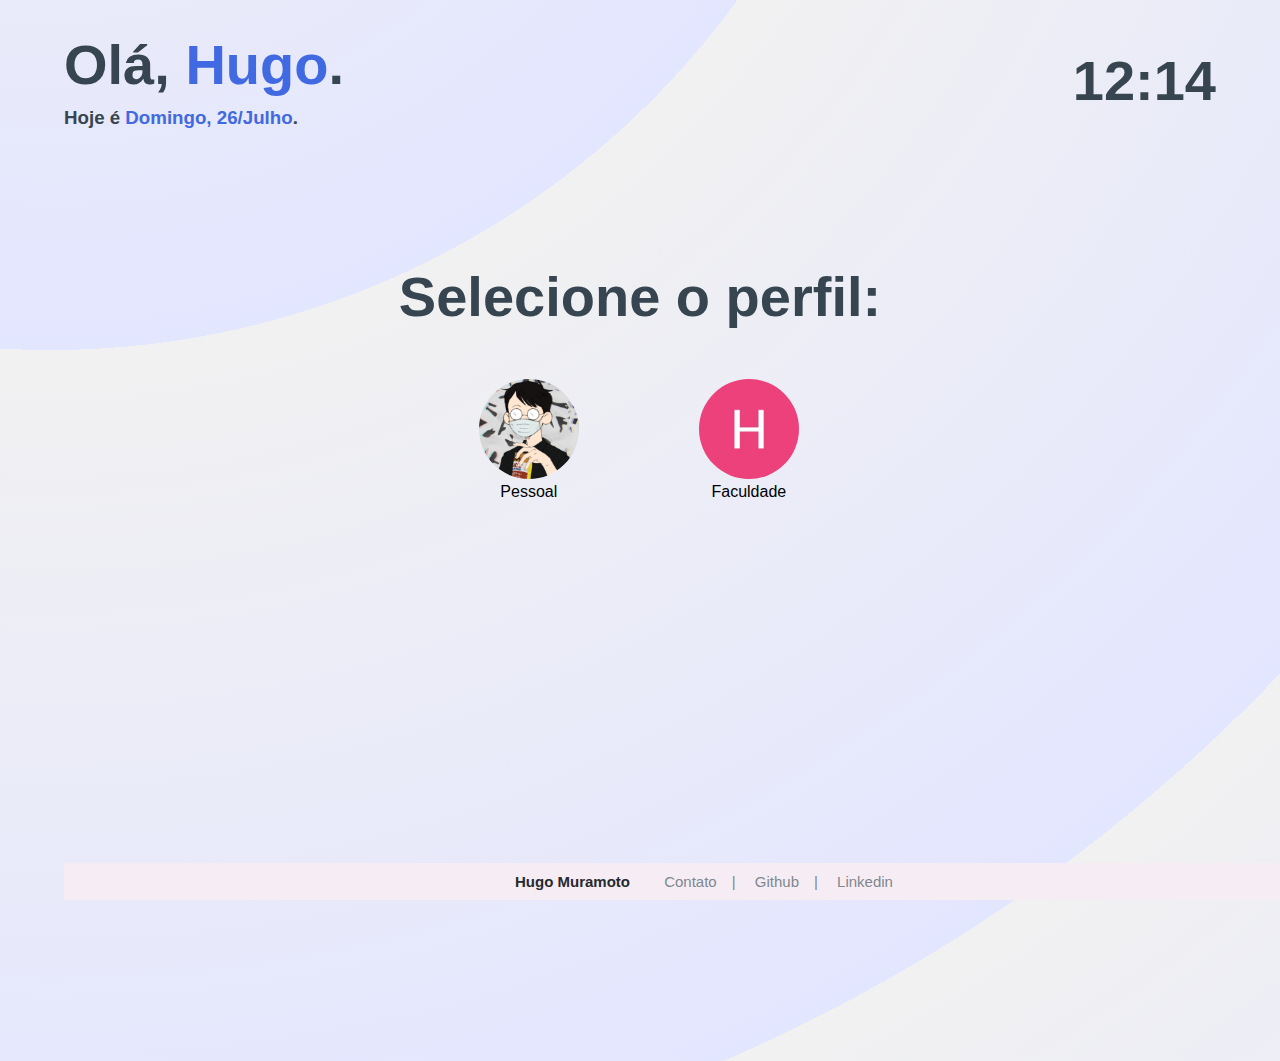
==== index.html @ bd1769c3 "Add files via upload" ====
<!DOCTYPE html>
<html lang="en" dir="ltr">
  <head>
    <meta charset="utf-8">
    <title>Startpage</title>
    <link rel="stylesheet" href="style.css">
  </head>
  <body>
    <div class="conteudo">
      <header>
        <div>
          <h1 style="color:#36454F">Olá,&nbsp;<span style="color:#4169e1">Hugo</span>.</h1>
          <h3 style="color:#36454F">Hoje é&nbsp;<span id='mensagem' style='color:#4169e1'></span>.</h3>
        </div>
        <h2 id='relogio' style="color:#36454F"></h2>
      </header>
      <div class="meio">
        <center>
          <h1 style='margin-bottom:50px;color:#36454F;'>Selecione o perfil:</h1>
          <div class="perfis">
            <div style="margin-right:120px;margin-left:80px;">
              <a href='pessoal.html'><img draggable="false" id='google-img' src='imagens/cafe.webp'></a>
              <p>Pessoal</p>
            </div>
            <div>
              <a href='faculdade.html'><img draggable="false" id='google-img' src='imagens/h.webp'></a>
              <p>Faculdade</p>
            </div>
          </div>



        </center>
      </div>
      <footer>
        <p><b>Hugo Muramoto</b>&emsp;&emsp;
          <a href='mailto:hugo.muramoto@gmail.com'>Contato</a><span class='espaco'>&emsp;|&emsp;</span>
          <a href='https://github.com/hugo-muramoto'>Github</a><span class='espaco'>&emsp;|&emsp;</span>
          <a href='https://br.linkedin.com/in/hugo-muramoto'>Linkedin</a>
        </p>
      </footer>
      <script src="main.js"></script>
  </body>
</html>
---- style.css ----
*,
*::before,
*::after {
  margin: 0;
  padding: 0;
  box-sizing: inherit;
  overflow: hidden;
  font-family: 'Poppins', arial, sans-serif;
}

* {
  user-select: none;
}
*::selection {
  background: none;
}
*::-moz-selection {
  background: none;
}

body {
  font-family: "Open Sans", sans-serif;
  padding: 2rem 4rem;
  box-sizing: border-box;
  border: 0;
  margin: 0;
  /* background-image: linear-gradient(to bottom right, #f1f1f1, #e3e6ff); */
  background:
    repeating-radial-gradient(
      circle at 50px -500px,
      #f1f1f1,
      #e3e6ff 850px
    );
}

header{
  display: flex;
  justify-content: space-between;
  align-items: center;
}

footer{
  position: fixed;
  bottom: 0;
  width: 100%;
  text-align: center;
  padding-top: 10px;
  padding-bottom: 10px;
  background-color: #f6edf4;
}

footer p{
  color: #27292f;
  font-size: 15px;
}

footer a{
  color: #7E8790;
  font-size: 15px;
}

footer a:visited, a:link{
  text-decoration: none;
}

footer a:hover, a:active{
  text-decoration:underline;
}

.espaco{
  color: #7E8790;
  font-size: 15px;
}

h1{
  display: block;
  justify-content: center;
  align-items: center;
  font-size: 3.5rem;
  font-weight: bold;
}

h2{
  display: block;
  font-size: 3.5rem;
}

h3{
  display: block;
  justify-content: center;
  align-items: center;
  padding-top: 10px;
  font-weight: bold;
}

#pesquisa {
	margin: 2em;
	flex-direction: row;
	align-items: center;
  position: relative;
  float: left;
  border: 0;
  padding: 11px 0;
  border-bottom: 1px solid #ccc;
  outline: none;
}
/*
#texto {
	width: 100%;
	padding: 0.75em 0.5em 0.75em 1em;
	background-color: transparent;
  color: #333;
  letter-spacing: 1px;
	text-align: left;
} */

input:focus, textarea:focus, select:focus, button:focus, a:focus{
  outline: none;
}

input{
  outline: none;
  border: none;
  height: auto;
  font-size: 20px;
  background-color: transparent;
}

input ~ #borda {
  position: absolute;
  bottom: 0;
  left: 0;
  width: 0;
  height: 2px;
  background-color: black;
  transition: 0.4s;
}
input:focus ~ #borda {
  width: 100%;
  transition: 0.4s;
}

#pesquisa button {
	margin: 0 0.5em 0 0;
	background-color: transparent;
	cursor: pointer;
  border-color: transparent;

}

#pesquisa button img {
	width: 1.2em;
	height: 1.2em;
	filter: 0.7;
}

#pesquisa button:hover img {
	filter: 0;
}

button#botao-apagar {
	visibility: hidden;
}

button#botao-apagar img {
	width: 0.9em;
	height: 0.9em;
}

#google-img{
  border-radius: 50%;
  height: 100px;
  width: 100px;
}

.meio{
  width: 100%;
	height: 100vh;
	margin: auto;
  padding-top: 15vh;
	display: flex;
	align-items: center;
	justify-content: flex-start;
	flex-direction: column;
}

.links img{
  width:35px;
  height:35px;
  margin-left: 12px;
  margin-right: 12px;
}

.perfis{
  flex-direction:row;
  display: flex;
}

/* @media screen and (max-width: 1250px) {
  h1{
    display: none;
  }

  header{
    flex-direction: column-reverse;
  }

  .pesquisa{
    display: none;
  }

} */
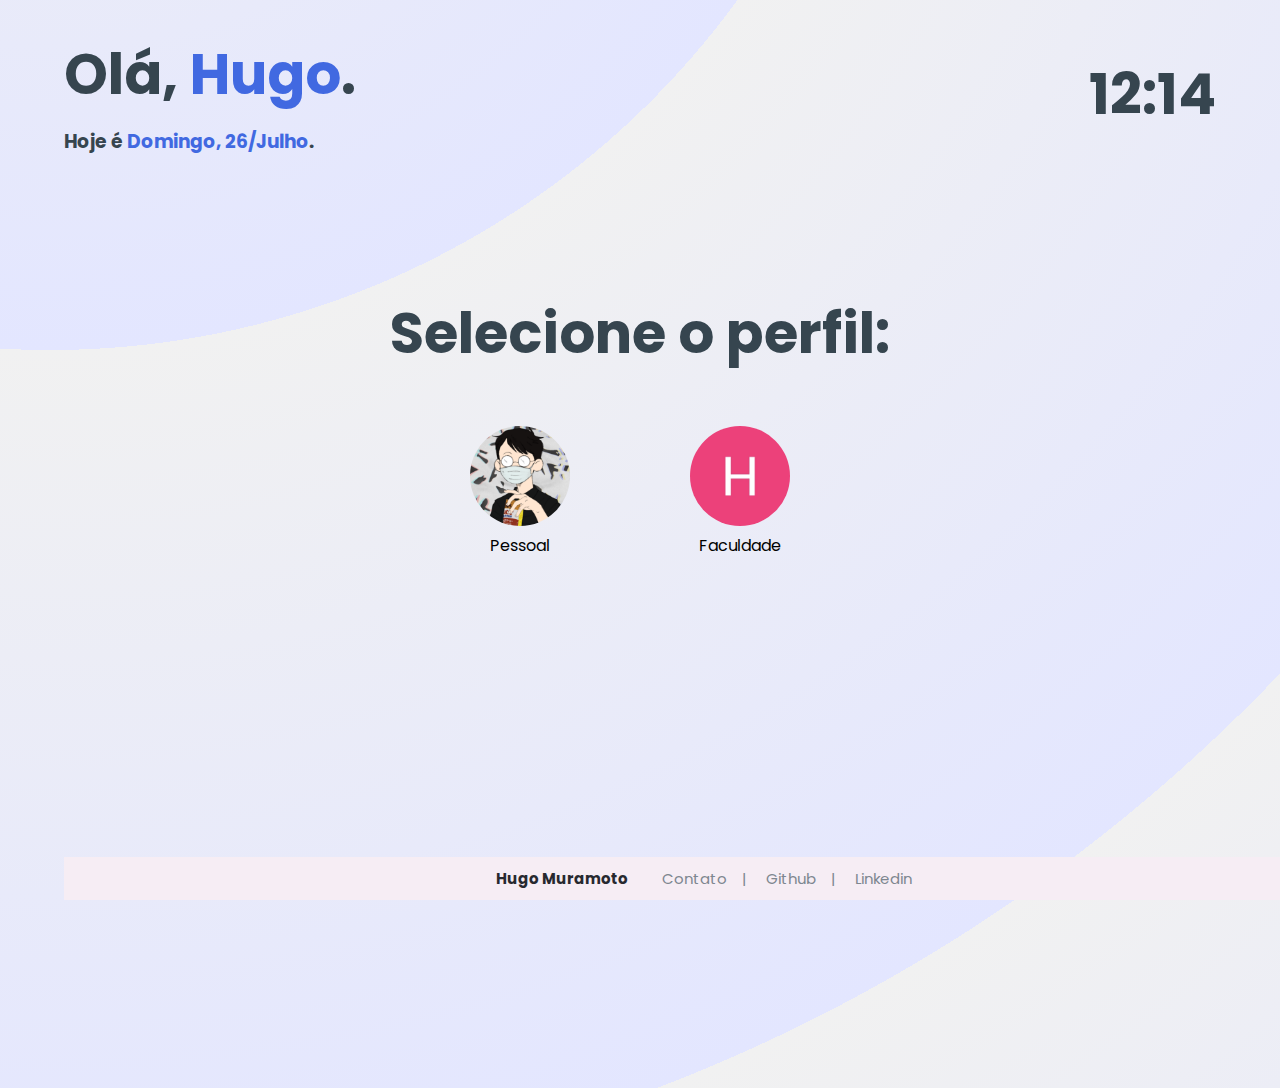
==== commit 3460d9db: "Update index.html" ====
--- a/index.html
+++ b/index.html
@@ -4,6 +4,7 @@
     <meta charset="utf-8">
     <title>Startpage</title>
     <link rel="stylesheet" href="style.css">
+    <link href='https://fonts.googleapis.com/css?family=Poppins' rel='stylesheet'>
   </head>
   <body>
     <div class="conteudo">
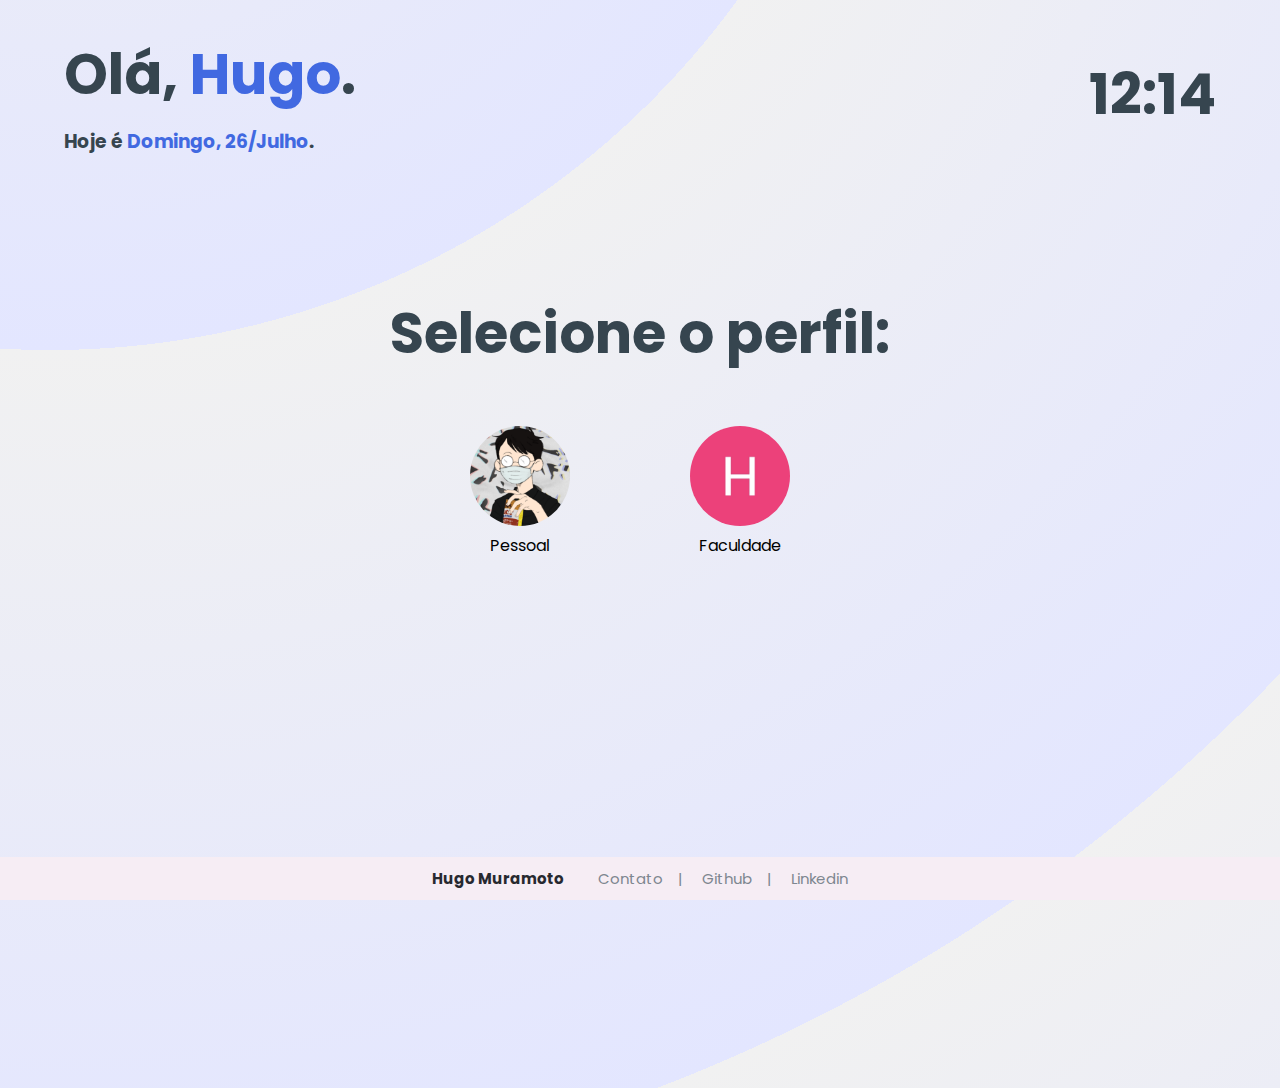
==== commit 47dbae59: "Update index.html" ====
--- a/index.html
+++ b/index.html
@@ -28,18 +28,15 @@
               <p>Faculdade</p>
             </div>
           </div>
-
-
-
         </center>
-      </div>
-      <footer>
+        <footer>
         <p><b>Hugo Muramoto</b>&emsp;&emsp;
           <a href='mailto:hugo.muramoto@gmail.com'>Contato</a><span class='espaco'>&emsp;|&emsp;</span>
           <a href='https://github.com/hugo-muramoto'>Github</a><span class='espaco'>&emsp;|&emsp;</span>
           <a href='https://br.linkedin.com/in/hugo-muramoto'>Linkedin</a>
         </p>
       </footer>
+      </div>
       <script src="main.js"></script>
   </body>
 </html>
